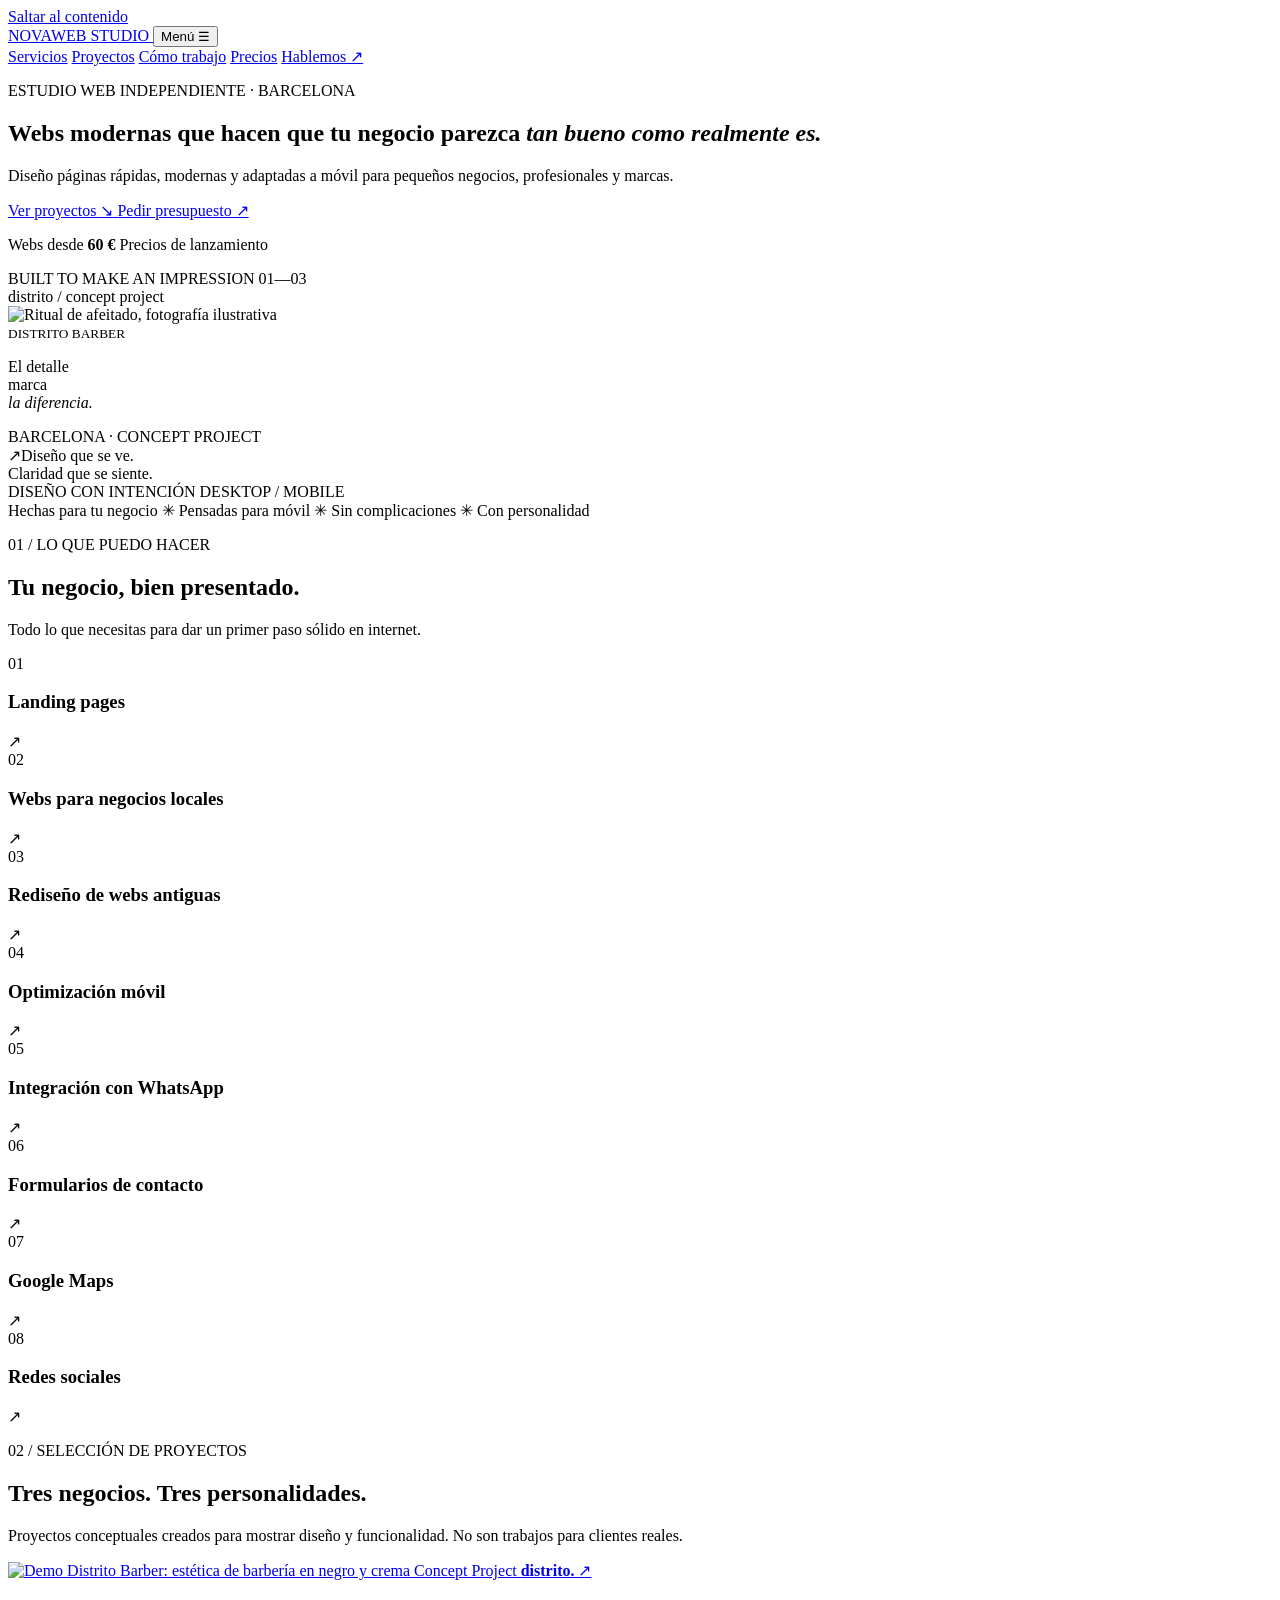
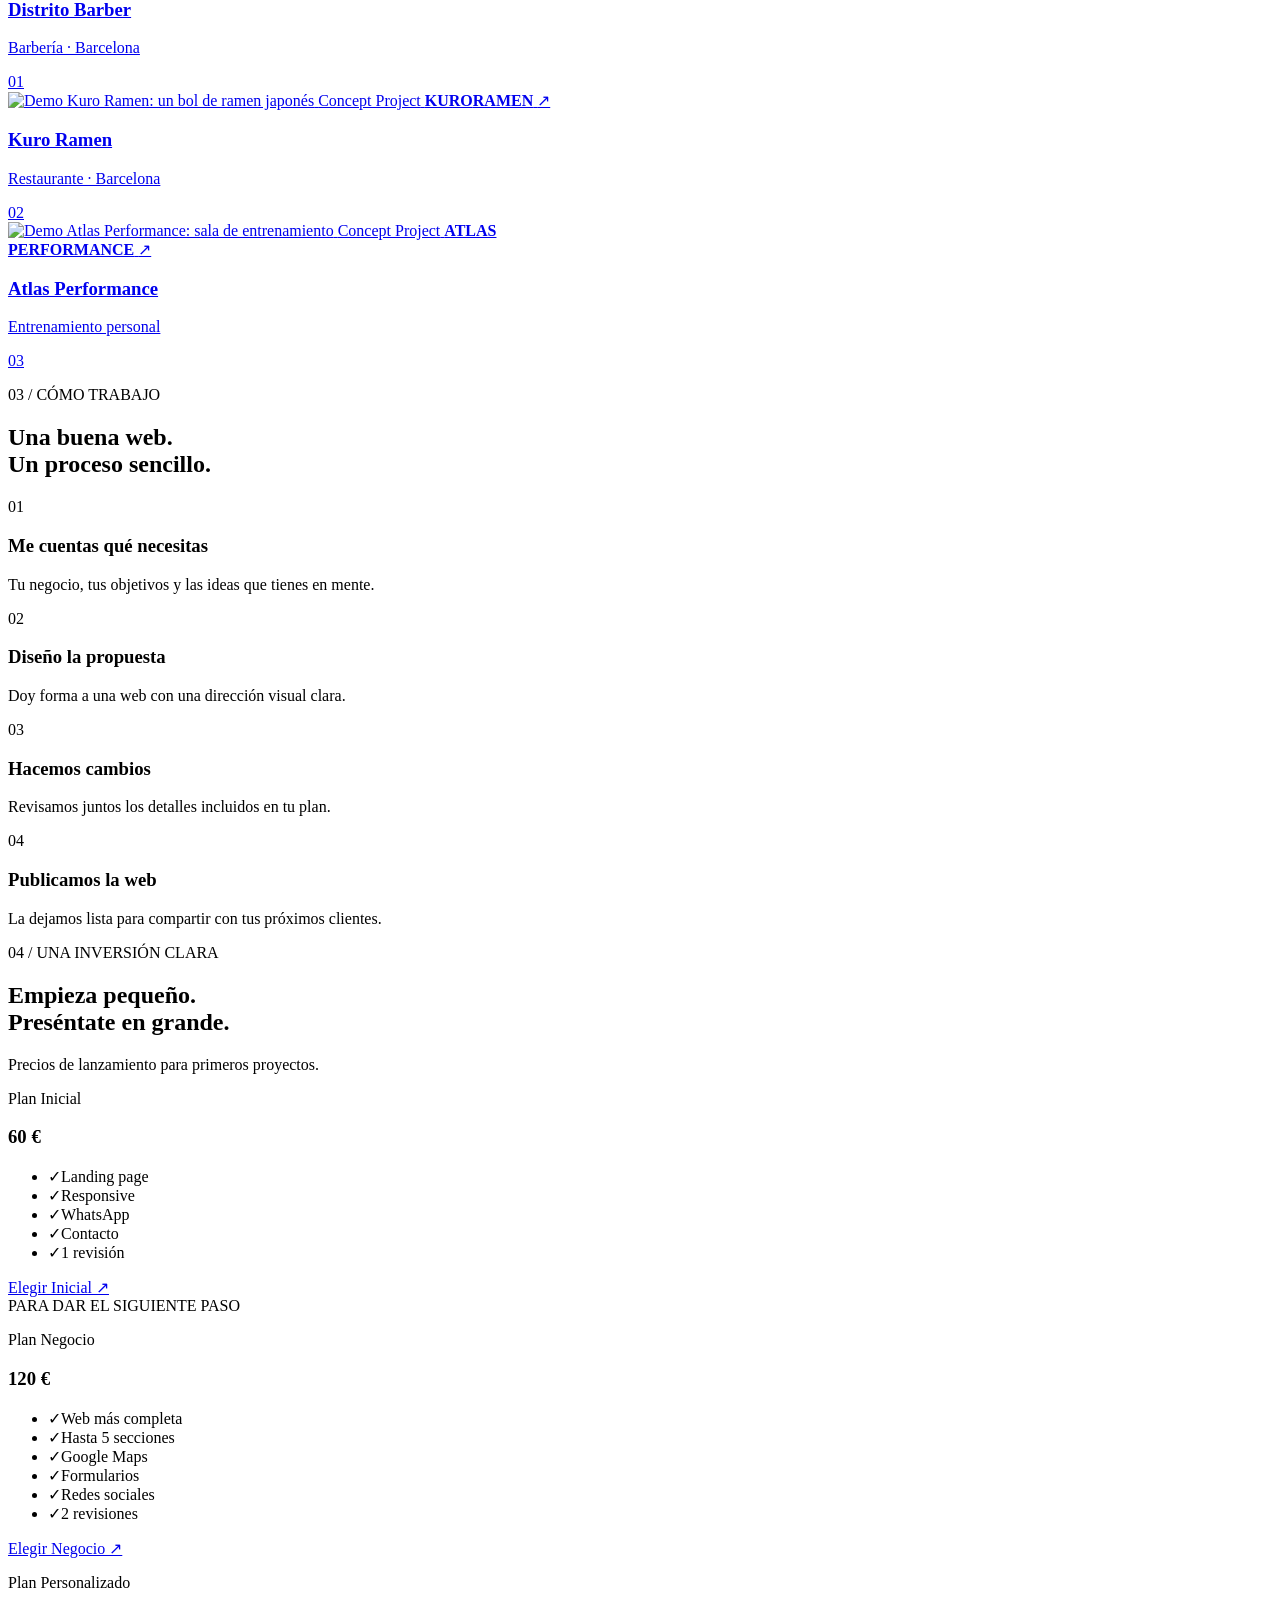
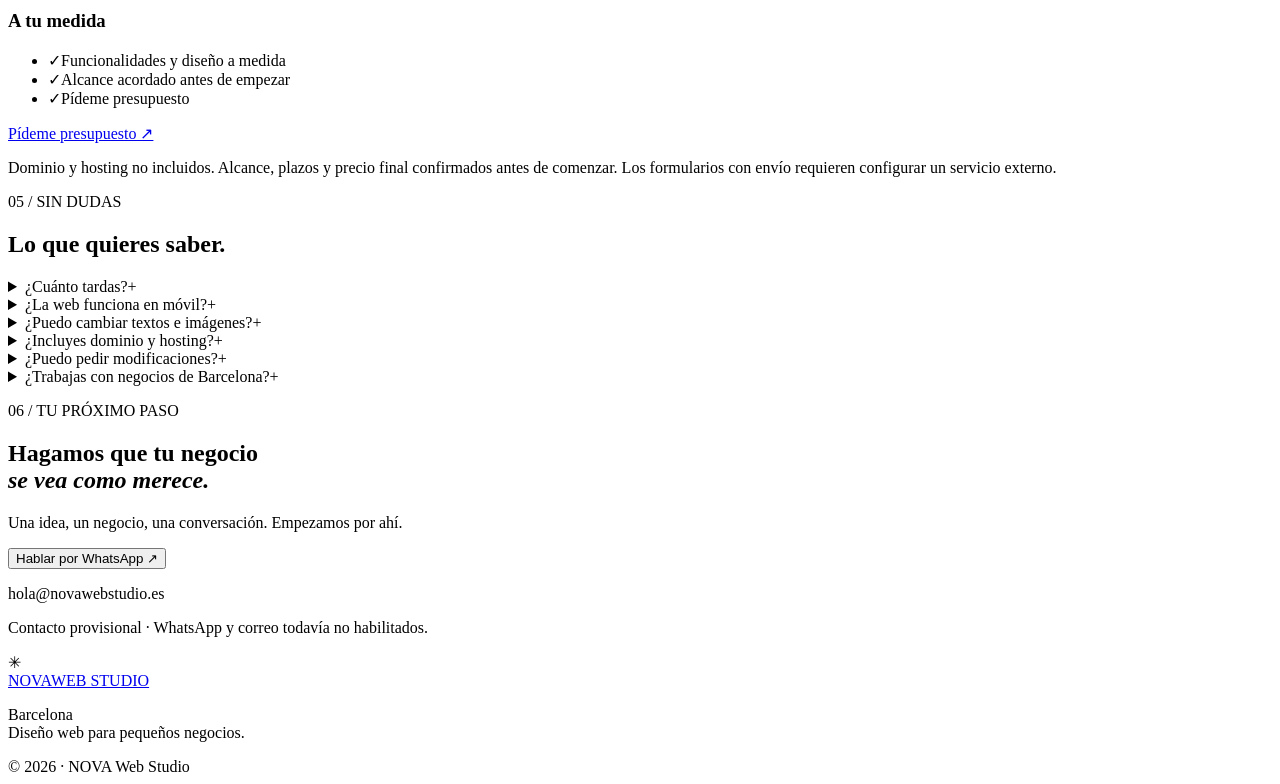
==== index.html @ 07a57422 "Add files via upload" ====
<!doctype html>
<html lang="es">
<head>
<meta charset="utf-8">
<meta name="viewport" content="width=device-width, initial-scale=1">
<title>NOVA Web Studio | Diseño web para pequeños negocios en Barcelona</title>
<meta name="description" content="Webs modernas, rápidas y adaptadas a móvil para pequeños negocios. Descubre proyectos conceptuales y precios de lanzamiento desde 60 €. ">
<meta name="theme-color" content="#111311">
<meta property="og:title" content="NOVA Web Studio | Diseño web para pequeños negocios en Barcelona">
<meta property="og:description" content="Webs modernas, rápidas y adaptadas a móvil para pequeños negocios. Descubre proyectos conceptuales y precios de lanzamiento desde 60 €. ">
<meta property="og:type" content="website">
<meta property="og:image" content="assets/og-cover.png">
<meta property="og:image:alt" content="NOVA Web Studio, diseño web para pequeños negocios">
<meta property="og:image:width" content="1200">
<meta property="og:image:height" content="630">
<meta property="og:locale" content="es_ES">
<!-- Antes de publicar, añadir og:url y og:image con URLs absolutas del dominio definitivo. -->
<link rel="icon" href="assets/favicon.svg" type="image/svg+xml">
<link rel="preconnect" href="https://fonts.googleapis.com">
<link rel="preconnect" href="https://fonts.gstatic.com" crossorigin>
<link href="https://fonts.googleapis.com/css2?family=DM+Sans:wght@400;500;600;700&family=Manrope:wght@400;500;600;700;800&family=Playfair+Display:wght@500;600&display=swap" rel="stylesheet">
<link rel="stylesheet" href="css/style.css">
<script src="js/main.js" defer>
</script>
</head>
<body class="nova">
<a class="skip" href="#main">Saltar al contenido</a>
<header class="header">
<div class="nav wrap">
<a class="brand" href="index.html">NOVA<span class="brand-sub">WEB STUDIO</span>
</a>
<button class="menu-toggle" aria-expanded="false" aria-controls="nav-links" aria-label="Abrir menú">Menú <span aria-hidden="true">☰</span>
</button>
<nav id="nav-links" aria-label="Navegación principal">
<a href="#servicios">Servicios</a>
<a href="#proyectos">Proyectos</a>
<a href="#proceso">Cómo trabajo</a>
<a href="#precios">Precios</a>
<a href="#contacto">Hablemos ↗</a>
</nav>
</div>
</header>
<main id="main">
<section class="hero wrap">
<div class="hero-copy">
<p class="eyebrow">
<span class="dot">
</span> ESTUDIO WEB INDEPENDIENTE · BARCELONA</p>
<h1>Webs modernas que hacen que tu negocio parezca <em>tan bueno como realmente es.</em>
</h1>
<p class="hero-description">Diseño páginas rápidas, modernas y adaptadas a móvil para pequeños negocios, profesionales y marcas.</p>
<div class="actions">
<a class="btn" href="#proyectos">Ver proyectos <span aria-hidden="true">↘</span>
</a>
<a class="btn secondary" href="#contacto">Pedir presupuesto ↗</a>
</div>
<p class="launch">Webs desde <strong>60 €</strong>
<span>Precios de lanzamiento</span>
</p>
</div>
<div class="hero-art" aria-label="Vista ilustrativa de las demos web">
<div class="art-label">BUILT TO MAKE AN IMPRESSION <span>01—03</span>
</div>
<div class="browser-card">
<div class="browser-bar">
<i>
</i>
<i>
</i>
<i>
</i>
<span>distrito / concept project</span>
</div>
<div class="preview-barber">
<!-- Sustituir esta URL Unsplash por una fotografía propia o autorizada. Imagen ilustrativa, no representa un cliente real. -->
<img class="" src="https://images.unsplash.com/photo-1503951914875-452162b0f3f1?auto=format&fit=crop&w=1200&q=80" alt="Ritual de afeitado, fotografía ilustrativa" width="1200" height="900" fetchpriority="high" decoding="async">
<div>
<small>DISTRITO BARBER</small>
<p>El detalle<br>marca<br>
<em>la diferencia.</em>
</p>
<span>BARCELONA · CONCEPT PROJECT</span>
</div>
</div>
</div>
<div class="floating-label">
<span>↗</span>Diseño que se ve.<br>Claridad que se siente.</div>
<div class="art-bottom">DISEÑO CON INTENCIÓN <span>DESKTOP / MOBILE</span>
</div>
</div>
</section>
<div class="ticker">
<div class="wrap">Hechas para tu negocio <span>✳</span> Pensadas para móvil <span>✳</span> Sin complicaciones <span>✳</span> Con personalidad</div>
</div>
<section id="servicios" class="section wrap">
<div class="section-head reveal">
<p class="eyebrow">01 / LO QUE PUEDO HACER</p>
<h2>Tu negocio, bien presentado.</h2>
<p class="muted">Todo lo que necesitas para dar un primer paso sólido en internet.</p>
</div>
<div class="services">
<article class="service reveal">
<span class="service-number">01</span>
<h3>Landing pages</h3>
<span aria-hidden="true">↗</span>
</article>
<article class="service reveal">
<span class="service-number">02</span>
<h3>Webs para negocios locales</h3>
<span aria-hidden="true">↗</span>
</article>
<article class="service reveal">
<span class="service-number">03</span>
<h3>Rediseño de webs antiguas</h3>
<span aria-hidden="true">↗</span>
</article>
<article class="service reveal">
<span class="service-number">04</span>
<h3>Optimización móvil</h3>
<span aria-hidden="true">↗</span>
</article>
<article class="service reveal">
<span class="service-number">05</span>
<h3>Integración con WhatsApp</h3>
<span aria-hidden="true">↗</span>
</article>
<article class="service reveal">
<span class="service-number">06</span>
<h3>Formularios de contacto</h3>
<span aria-hidden="true">↗</span>
</article>
<article class="service reveal">
<span class="service-number">07</span>
<h3>Google Maps</h3>
<span aria-hidden="true">↗</span>
</article>
<article class="service reveal">
<span class="service-number">08</span>
<h3>Redes sociales</h3>
<span aria-hidden="true">↗</span>
</article>
</div>
</section>
<section id="proyectos" class="section wrap">
<div class="section-head reveal">
<p class="eyebrow">02 / SELECCIÓN DE PROYECTOS</p>
<h2>Tres negocios. Tres personalidades.</h2>
<p class="muted">Proyectos conceptuales creados para mostrar diseño y funcionalidad. No son trabajos para clientes reales.</p>
</div>
<div class="projects">
<a class="project-card reveal" href="projects/distrito-barber.html">
<div class="project-image">
<!-- Sustituir esta URL Unsplash por una fotografía propia o autorizada. Imagen ilustrativa, no representa un cliente real. -->
<img class="" src="https://images.unsplash.com/photo-1503951914875-452162b0f3f1?auto=format&fit=crop&w=1200&q=80" alt="Demo Distrito Barber: estética de barbería en negro y crema" width="1200" height="900" loading="lazy" decoding="async">
<span class="tag">Concept Project</span>
<strong class="project-word barber-word">distrito.</strong>
<span class="round-arrow">↗</span>
</div>
<div class="project-info">
<h3>Distrito Barber</h3>
<p>Barbería · Barcelona</p>
<span>01</span>
</div>
</a>
<a class="project-card reveal" href="projects/kuro-ramen.html">
<div class="project-image">
<!-- Sustituir esta URL Unsplash por una fotografía propia o autorizada. Imagen ilustrativa, no representa un cliente real. -->
<img class="" src="https://images.unsplash.com/photo-1569718212165-3a8278d5f624?auto=format&fit=crop&w=1200&q=80" alt="Demo Kuro Ramen: un bol de ramen japonés" width="1200" height="900" loading="lazy" decoding="async">
<span class="tag">Concept Project</span>
<strong class="project-word kuro-word">KURO<span>RAMEN</span>
</strong>
<span class="round-arrow">↗</span>
</div>
<div class="project-info">
<h3>Kuro Ramen</h3>
<p>Restaurante · Barcelona</p>
<span>02</span>
</div>
</a>
<a class="project-card reveal" href="projects/atlas-performance.html">
<div class="project-image">
<!-- Sustituir esta URL Unsplash por una fotografía propia o autorizada. Imagen ilustrativa, no representa un cliente real. -->
<img class="" src="https://images.unsplash.com/photo-1534438327276-14e5300c3a48?auto=format&fit=crop&w=1200&q=80" alt="Demo Atlas Performance: sala de entrenamiento" width="1200" height="900" loading="lazy" decoding="async">
<span class="tag">Concept Project</span>
<strong class="project-word atlas-word">ATLAS<br>PERFORMANCE</strong>
<span class="round-arrow">↗</span>
</div>
<div class="project-info">
<h3>Atlas Performance</h3>
<p>Entrenamiento personal</p>
<span>03</span>
</div>
</a>
</div>
</section>
<section id="proceso" class="section process-section">
<div class="wrap">
<div class="section-head reveal">
<p class="eyebrow">03 / CÓMO TRABAJO</p>
<h2>Una buena web.<br>Un proceso sencillo.</h2>
</div>
<div class="steps">
<article class="reveal">
<span class="step-number">01</span>
<h3>Me cuentas qué necesitas</h3>
<p>Tu negocio, tus objetivos y las ideas que tienes en mente.</p>
</article>
<article class="reveal">
<span class="step-number">02</span>
<h3>Diseño la propuesta</h3>
<p>Doy forma a una web con una dirección visual clara.</p>
</article>
<article class="reveal">
<span class="step-number">03</span>
<h3>Hacemos cambios</h3>
<p>Revisamos juntos los detalles incluidos en tu plan.</p>
</article>
<article class="reveal">
<span class="step-number">04</span>
<h3>Publicamos la web</h3>
<p>La dejamos lista para compartir con tus próximos clientes.</p>
</article>
</div>
</div>
</section>
<section id="precios" class="section wrap">
<div class="section-head reveal">
<p class="eyebrow">04 / UNA INVERSIÓN CLARA</p>
<h2>Empieza pequeño.<br>Preséntate en grande.</h2>
<p class="muted">Precios de lanzamiento para primeros proyectos.</p>
</div>
<div class="pricing">
<article class="price-card reveal ">
<p class="eyebrow">Plan Inicial</p>
<h3>60 €</h3>
<ul>
<li>
<span aria-hidden="true">✓</span>Landing page</li>
<li>
<span aria-hidden="true">✓</span>Responsive</li>
<li>
<span aria-hidden="true">✓</span>WhatsApp</li>
<li>
<span aria-hidden="true">✓</span>Contacto</li>
<li>
<span aria-hidden="true">✓</span>1 revisión</li>
</ul>
<a class="btn secondary" href="#contacto">Elegir Inicial ↗</a>
</article>
<article class="price-card reveal featured">
<span class="plan-note">PARA DAR EL SIGUIENTE PASO</span>
<p class="eyebrow">Plan Negocio</p>
<h3>120 €</h3>
<ul>
<li>
<span aria-hidden="true">✓</span>Web más completa</li>
<li>
<span aria-hidden="true">✓</span>Hasta 5 secciones</li>
<li>
<span aria-hidden="true">✓</span>Google Maps</li>
<li>
<span aria-hidden="true">✓</span>Formularios</li>
<li>
<span aria-hidden="true">✓</span>Redes sociales</li>
<li>
<span aria-hidden="true">✓</span>2 revisiones</li>
</ul>
<a class="btn " href="#contacto">Elegir Negocio ↗</a>
</article>
<article class="price-card reveal ">
<p class="eyebrow">Plan Personalizado</p>
<h3>A tu medida</h3>
<ul>
<li>
<span aria-hidden="true">✓</span>Funcionalidades y diseño a medida</li>
<li>
<span aria-hidden="true">✓</span>Alcance acordado antes de empezar</li>
<li>
<span aria-hidden="true">✓</span>Pídeme presupuesto</li>
</ul>
<a class="btn secondary" href="#contacto">Pídeme presupuesto ↗</a>
</article>
</div>
<p class="fine">Dominio y hosting no incluidos. Alcance, plazos y precio final confirmados antes de comenzar. Los formularios con envío requieren configurar un servicio externo.</p>
</section>
<section class="section wrap faq-section">
<div class="section-head reveal">
<p class="eyebrow">05 / SIN DUDAS</p>
<h2>Lo que quieres saber.</h2>
</div>
<div class="faq">
<details class="reveal">
<summary>¿Cuánto tardas?<span aria-hidden="true">+</span>
</summary>
<p>Una landing sencilla puede estar lista en 3–7 días laborables desde que recibo los textos e imágenes. El plazo definitivo se acuerda según el alcance.</p>
</details>
<details class="reveal">
<summary>¿La web funciona en móvil?<span aria-hidden="true">+</span>
</summary>
<p>Sí. El diseño se adapta a móviles, tabletas y ordenadores, con especial atención a la lectura y la navegación táctil.</p>
</details>
<details class="reveal">
<summary>¿Puedo cambiar textos e imágenes?<span aria-hidden="true">+</span>
</summary>
<p>Sí. Recibes los archivos y las indicaciones para cambiarlos. Estas webs no incluyen un panel de edición; si necesitas uno, lo presupuestamos aparte.</p>
</details>
<details class="reveal">
<summary>¿Incluyes dominio y hosting?<span aria-hidden="true">+</span>
</summary>
<p>No están incluidos en los precios. Puedo orientarte para publicar una web estática en alojamiento gratuito y conectar un dominio que hayas comprado.</p>
</details>
<details class="reveal">
<summary>¿Puedo pedir modificaciones?<span aria-hidden="true">+</span>
</summary>
<p>Sí. Inicial incluye una ronda de revisión y Negocio incluye dos. Las nuevas secciones o funciones fuera del alcance se presupuestan aparte.</p>
</details>
<details class="reveal">
<summary>¿Trabajas con negocios de Barcelona?<span aria-hidden="true">+</span>
</summary>
<p>Sí, con negocios de Barcelona y también a distancia. Podemos coordinar el proyecto por escrito.</p>
</details>
</div>
</section>
<section id="contacto" class="contact-section wrap reveal">
<p class="eyebrow">06 / TU PRÓXIMO PASO</p>
<h2>Hagamos que tu negocio<br>
<em>se vea como merece.</em>
</h2>
<p>Una idea, un negocio, una conversación. Empezamos por ahí.</p>
<button class="btn " data-demo>Hablar por WhatsApp <span aria-hidden="true">↗</span>
</button>
<p class="contact-email">hola@novawebstudio.es</p>
<p class="fine">Contacto provisional · WhatsApp y correo todavía no habilitados.</p>
<div class="contact-star" aria-hidden="true">✳</div>
</section>
</main>
<footer class="wrap footer">
<a class="brand" href="#main">NOVA<span class="brand-sub">WEB STUDIO</span>
</a>
<p>Barcelona<br>Diseño web para pequeños negocios.</p>
<span>© 2026 · NOVA Web Studio</span>
</footer>
<dialog id="demo-dialog" aria-labelledby="dialog-title">
<button class="dialog-close" aria-label="Cerrar aviso">×</button>
<p class="eyebrow">Contacto provisional</p>
<h2 id="dialog-title">Hablemos pronto.</h2>
<p>WhatsApp todavía no está configurado. El correo hola@novawebstudio.es es provisional y no está habilitado para recibir consultas.</p>
<button class="btn dialog-dismiss">Entendido</button>
</dialog>
</body>
</html>
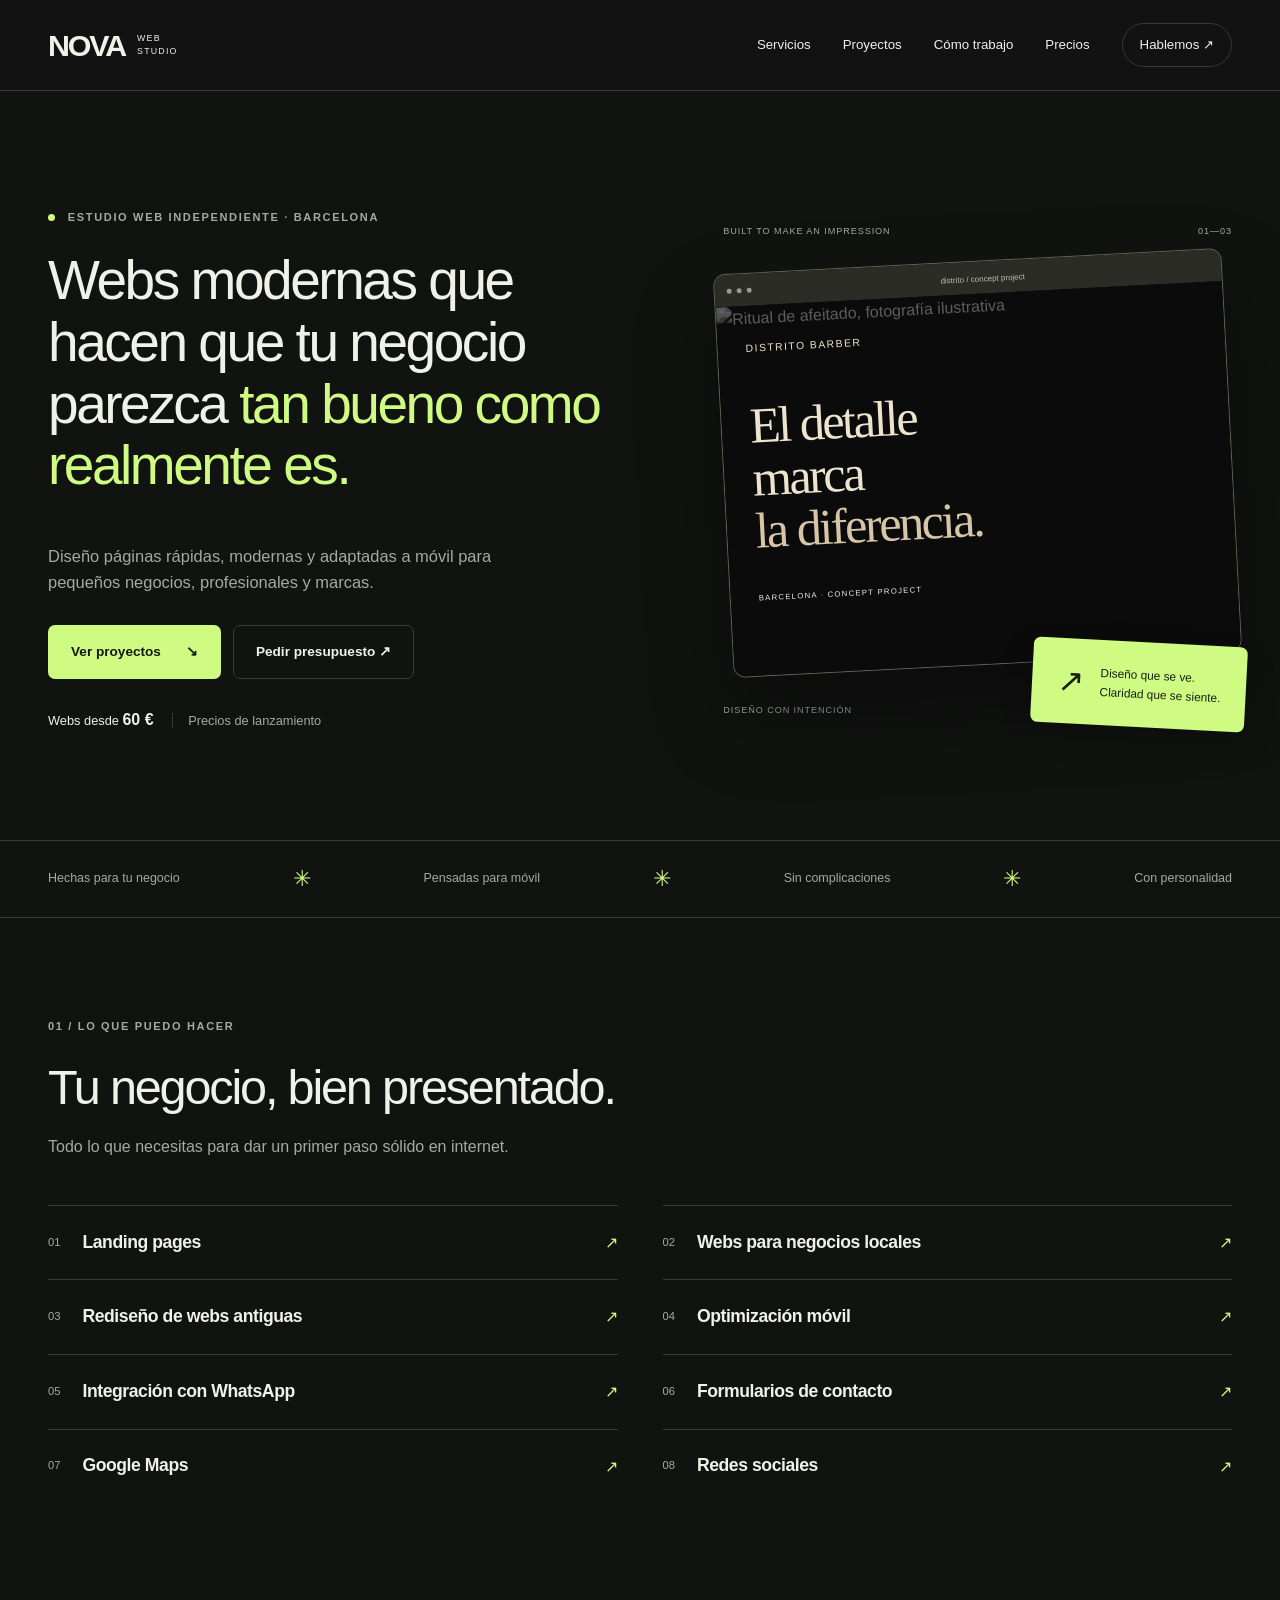
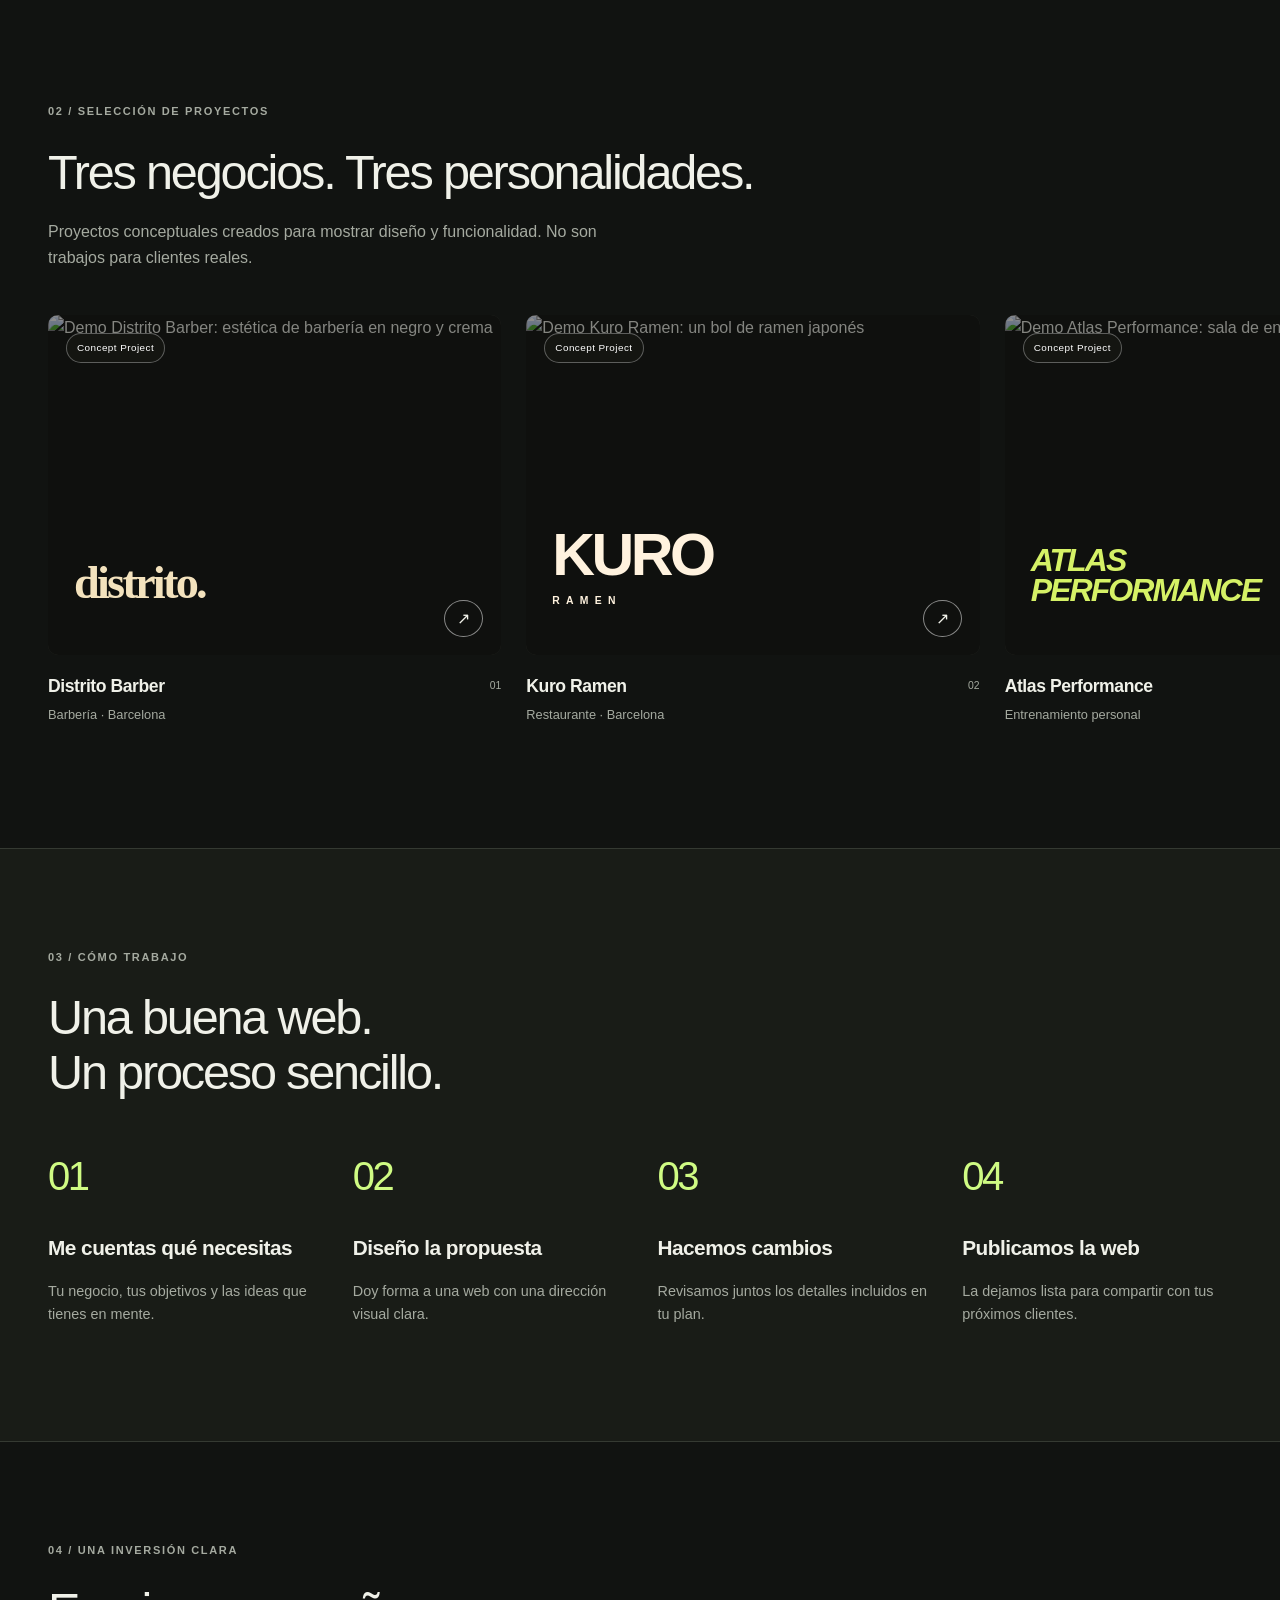
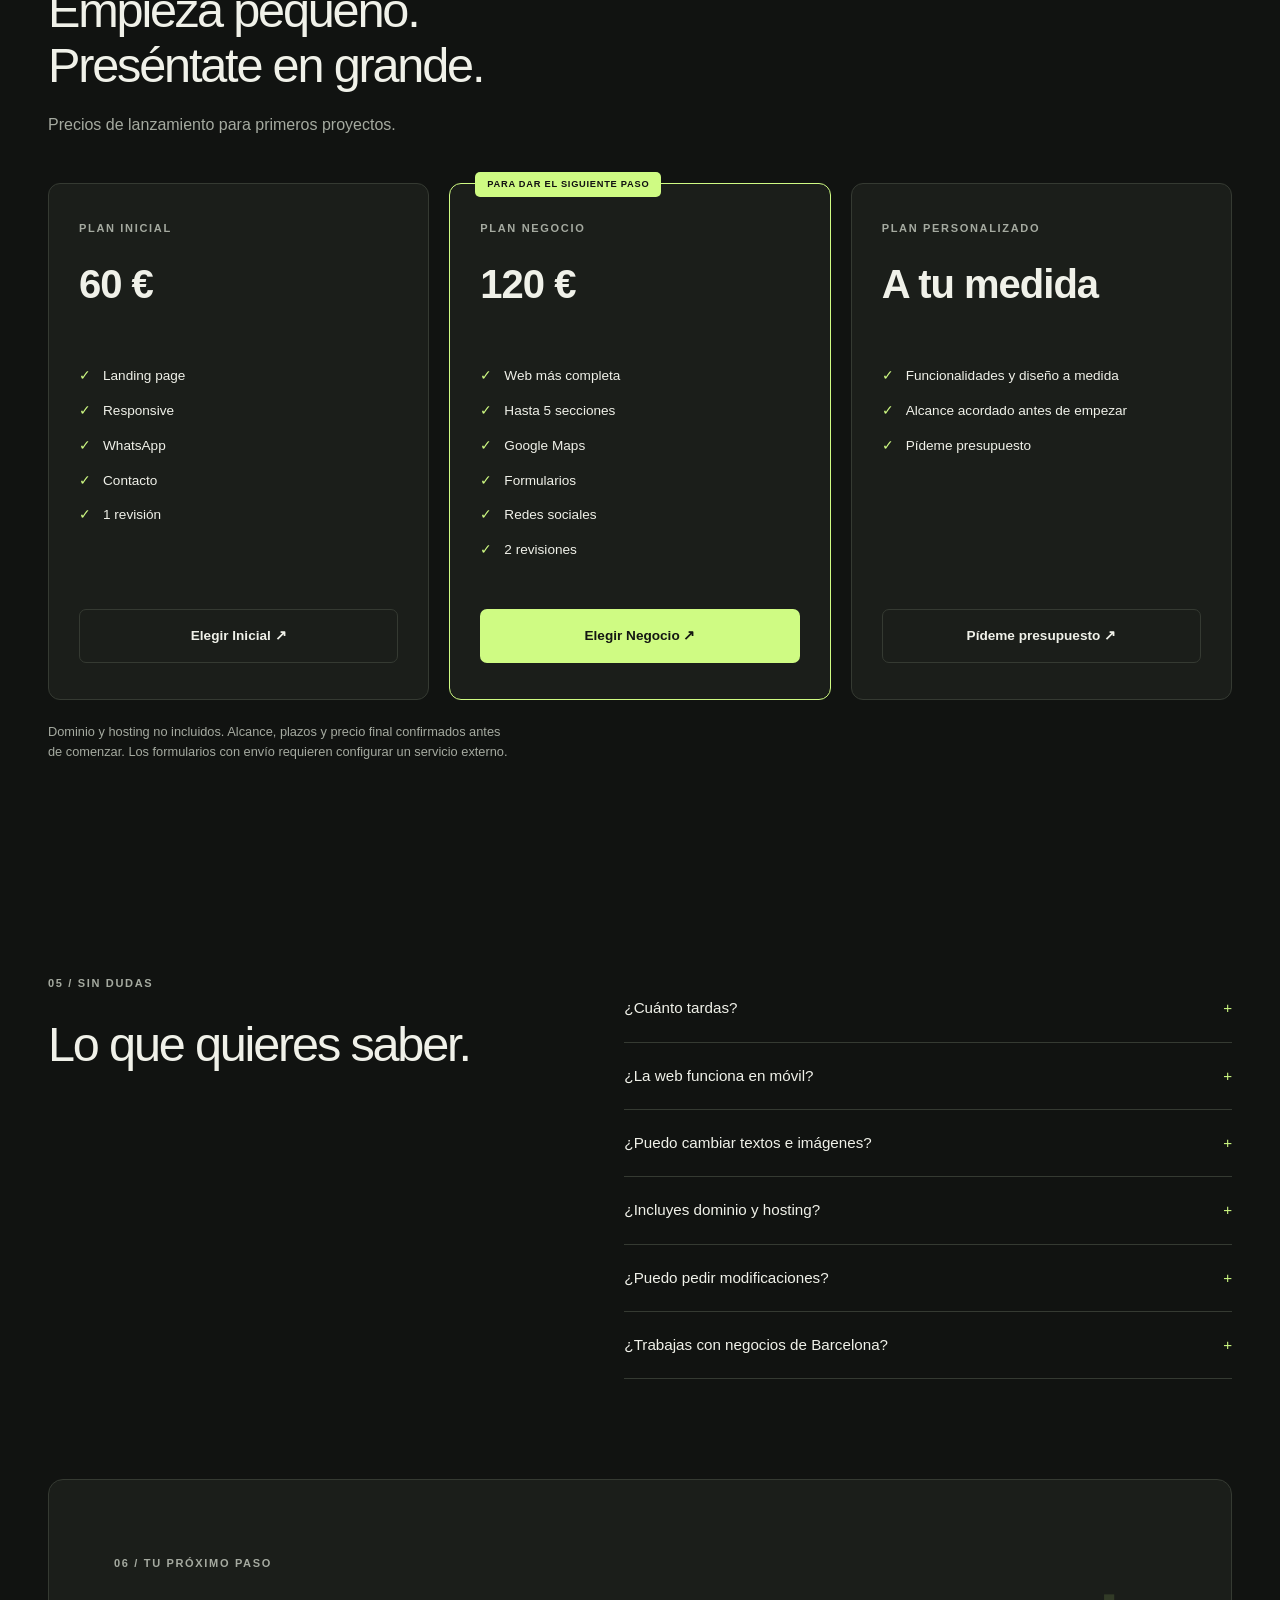
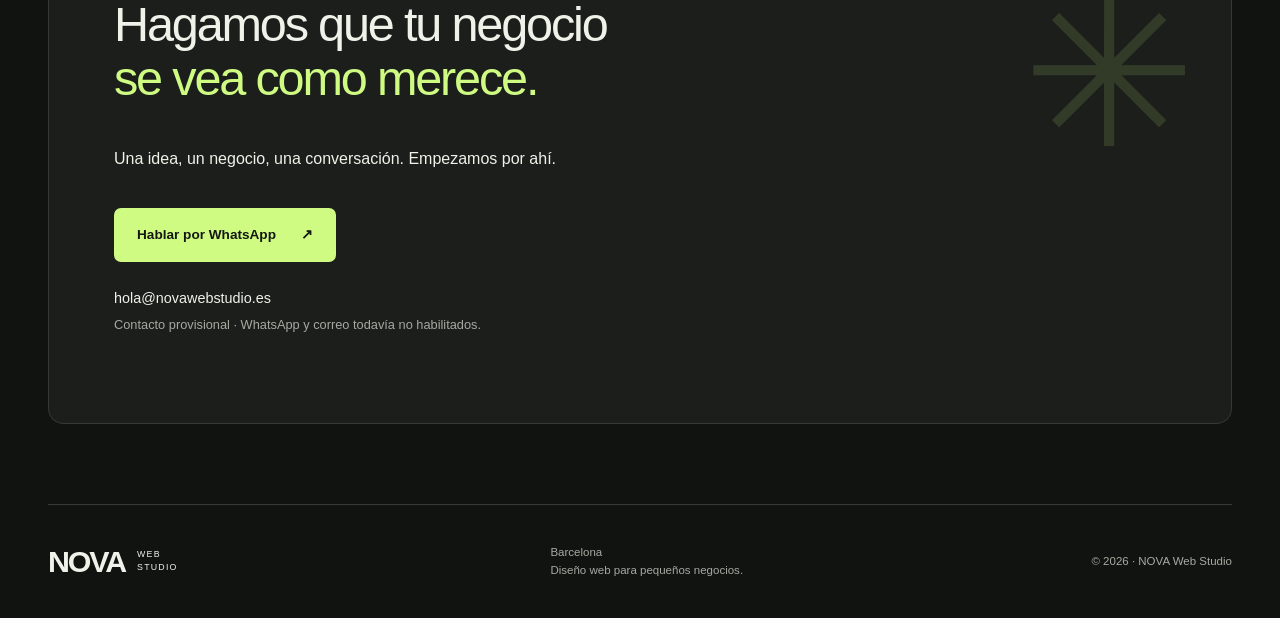
==== commit cec8aadd: "Update favicon and stylesheet/script links in index.html" ====
--- a/index.html
+++ b/index.html
@@ -15,12 +15,12 @@
 <meta property="og:image:height" content="630">
 <meta property="og:locale" content="es_ES">
 <!-- Antes de publicar, añadir og:url y og:image con URLs absolutas del dominio definitivo. -->
-<link rel="icon" href="assets/favicon.svg" type="image/svg+xml">
+<link rel="icon" href="favicon.svg" type="image/svg+xml">
 <link rel="preconnect" href="https://fonts.googleapis.com">
 <link rel="preconnect" href="https://fonts.gstatic.com" crossorigin>
 <link href="https://fonts.googleapis.com/css2?family=DM+Sans:wght@400;500;600;700&family=Manrope:wght@400;500;600;700;800&family=Playfair+Display:wght@500;600&display=swap" rel="stylesheet">
-<link rel="stylesheet" href="css/style.css">
-<script src="js/main.js" defer>
+<link rel="stylesheet" href="style.css">
+<script src="main.js" defer>
 </script>
 </head>
 <body class="nova">
@@ -348,4 +348,4 @@
 <button class="btn dialog-dismiss">Entendido</button>
 </dialog>
 </body>
-</html>+</html>
--- a/style.css
+++ b/style.css
@@ -0,0 +1,1095 @@
+:root {
+  --bg:#111311;
+  --panel:#1b1e1a;
+  --text:#f0f1e9;
+  --muted:#a5aaa0;
+  --accent:#cffb83;
+  --line:#353a32;
+  --font:'Manrope',sans-serif}
+* {
+  box-sizing:border-box}
+html {
+  scroll-behavior:smooth;
+  scroll-padding-top:110px}
+body {
+  margin:0;
+  background:var(--bg);
+  color:var(--text);
+  font-family:'DM Sans',sans-serif;
+  line-height:1.6}
+a {
+  color:inherit;
+  text-decoration:none}
+button,input,textarea {
+  font:inherit}
+button,a,input,textarea,summary {
+  -webkit-tap-highlight-color:transparent}
+button {
+  cursor:pointer}
+button:focus-visible,a:focus-visible,input:focus-visible,textarea:focus-visible,summary:focus-visible {
+  outline:3px solid var(--accent);
+  outline-offset:5px}
+img {
+  display:block;
+  max-width:100%;
+  object-fit:cover;
+  background:var(--panel)}
+h1,h2,h3,p {
+  margin-top:0}
+h1,h2,h3 {
+  font-family:var(--font);
+  line-height:1.12;
+  letter-spacing:-.045em}
+h1 {
+  font-size:clamp(2.7rem,4.5vw,5rem);
+  font-weight:500}
+h2 {
+  font-size:clamp(2.1rem,3.8vw,3.9rem);
+  font-weight:500}
+h3 {
+  font-size:1.3rem;
+  letter-spacing:-.025em}
+em {
+  font-style:normal;
+  color:var(--accent)}
+p {
+  max-width:66ch}
+ul {
+  padding:0;
+  list-style:none}
+.wrap {
+  width:min(1240px,calc(100% - 96px));
+  margin-inline:auto}
+.section {
+  padding-block:100px}
+.eyebrow {
+  font:600 .69rem/1.6 'DM Sans',sans-serif;
+  letter-spacing:.15em;
+  text-transform:uppercase;
+  color:var(--muted);
+  margin-bottom:24px}
+.muted,.fine {
+  color:var(--muted)}
+.fine {
+  font-size:.8rem;
+  line-height:1.6;
+  margin-top:22px}
+.header {
+  position:sticky;
+  top:0;
+  z-index:20;
+  background:color-mix(in srgb,var(--bg) 94%,transparent);
+  backdrop-filter:blur(16px);
+  border-bottom:1px solid var(--line)}
+.nav {
+  height:90px;
+  display:flex;
+  align-items:center;
+  justify-content:space-between;
+  gap:30px}
+.brand {
+  font:800 1.9rem/1 var(--font);
+  letter-spacing:-.07em;
+  display:inline-flex;
+  gap:12px;
+  align-items:center}
+.brand-sub {
+  font:500 .55rem/1.5 'DM Sans',sans-serif;
+  letter-spacing:.14em;
+  max-width:65px}
+.nav nav {
+  display:flex;
+  gap:32px;
+  align-items:center;
+  font-size:.83rem}
+.nav nav a:hover {
+  color:var(--accent)}
+.nav nav a:last-child {
+  border:1px solid var(--line);
+  padding:10px 17px;
+  border-radius:30px}
+.menu-toggle {
+  display:none;
+  color:var(--text);
+  background:transparent;
+  border:1px solid var(--line);
+  padding:9px 12px;
+  border-radius:8px}
+.skip {
+  position:fixed;
+  left:15px;
+  top:-100px;
+  background:var(--accent);
+  color:var(--bg);
+  padding:10px;
+  z-index:100}
+.skip:focus {
+  top:10px}
+.hero {
+  display:grid;
+  grid-template-columns:1.2fr 1fr;
+  gap:65px;
+  align-items:center;
+  padding-block:95px 85px;
+  min-height:730px}
+.hero-copy h1 {
+  font-size:clamp(2.6rem,4.3vw,4.25rem);
+  max-width:720px}
+.hero-description {
+  color:var(--muted);
+  font-size:1.03rem;
+  max-width:490px}
+.dot {
+  display:inline-block;
+  background:var(--accent);
+  width:7px;
+  height:7px;
+  border-radius:50%;
+  margin-right:8px}
+.actions {
+  display:flex;
+  gap:12px;
+  flex-wrap:wrap;
+  margin-top:30px}
+.btn {
+  display:inline-flex;
+  align-items:center;
+  justify-content:center;
+  gap:25px;
+  background:var(--accent);
+  color:#141712;
+  border:1px solid transparent;
+  border-radius:7px;
+  padding:15px 22px;
+  font-size:.85rem;
+  font-weight:700;
+  transition:transform .2s,background .2s;
+  min-height:48px}
+.btn:hover {
+  transform:translateY(-3px);
+  filter:brightness(1.08)}
+.btn.secondary {
+  background:transparent;
+  color:var(--text);
+  border-color:var(--line)}
+.launch {
+  margin:28px 0 0;
+  font-size:.8rem}
+.launch strong {
+  font-size:1rem}
+.launch span {
+  color:var(--muted);
+  border-left:1px solid var(--line);
+  margin-left:15px;
+  padding-left:15px}
+.hero-art {
+  position:relative;
+  padding:38px 0}
+.art-label,.art-bottom {
+  display:flex;
+  justify-content:space-between;
+  gap:15px;
+  font-size:.57rem;
+  letter-spacing:.1em;
+  color:var(--muted)}
+.art-label {
+  margin-bottom:22px}
+.art-bottom {
+  margin-top:38px}
+.browser-card {
+  border:1px solid #606250;
+  border-radius:12px;
+  overflow:hidden;
+  transform:rotate(-3deg);
+  box-shadow:0 40px 80px #0006}
+.browser-bar {
+  height:32px;
+  background:#2b2c25;
+  display:flex;
+  align-items:center;
+  gap:5px;
+  padding:12px}
+.browser-bar i {
+  width:5px;
+  height:5px;
+  border-radius:50%;
+  background:#99998c}
+.browser-bar span {
+  font-size:.5rem;
+  margin:auto;
+  color:#babcb0}
+.preview-barber {
+  position:relative;
+  min-height:370px;
+  background:#181613}
+.preview-barber img {
+  position:absolute;
+  height:100%;
+  width:100%;
+  filter:brightness(.38) saturate(.35)}
+.preview-barber>div {
+  position:relative;
+  padding:28px}
+.preview-barber small {
+  font-size:.65rem;
+  letter-spacing:.14em;
+  color:#ede3ce}
+.preview-barber p {
+  font:500 3.15rem/1.05 'Playfair Display',serif;
+  color:#ede3ce;
+  margin:40px 0 25px;
+  letter-spacing:-.05em}
+.preview-barber em {
+  color:#d6c6a7}
+.preview-barber span {
+  font-size:.48rem;
+  letter-spacing:.17em}
+.floating-label {
+  position:absolute;
+  right:-14px;
+  bottom:28px;
+  background:var(--accent);
+  color:#181e11;
+  padding:17px 25px;
+  font-size:.74rem;
+  border-radius:7px;
+  transform:rotate(3deg);
+  box-shadow:0 10px 30px #0003;
+  display:flex;
+  gap:16px;
+  align-items:center}
+.floating-label>span {
+  font-size:2rem}
+.ticker {
+  border-block:1px solid var(--line);
+  padding:20px 0}
+.ticker>div {
+  display:flex;
+  align-items:center;
+  justify-content:space-between;
+  gap:18px;
+  font-size:.78rem;
+  color:var(--muted)}
+.ticker span {
+  color:var(--accent);
+  font-size:1.4rem}
+.section-head {
+  max-width:760px;
+  margin-bottom:45px}
+.section-head h2 {
+  margin-bottom:20px}
+.services {
+  display:grid;
+  grid-template-columns:1fr 1fr;
+  gap:0 45px}
+.service {
+  display:flex;
+  align-items:center;
+  gap:22px;
+  border-top:1px solid var(--line);
+  padding:24px 0}
+.service h3 {
+  margin:0;
+  flex:1;
+  font-size:1.1rem}
+.service-number {
+  color:var(--muted);
+  font-size:.7rem}
+.service>span:last-child {
+  color:var(--accent)}
+.projects {
+  display:grid;
+  grid-template-columns:repeat(3,1fr);
+  gap:25px}
+.project-image {
+  height:340px;
+  position:relative;
+  overflow:hidden;
+  border-radius:10px;
+  background:#282823}
+.project-image img {
+  width:100%;
+  height:100%;
+  filter:brightness(.55);
+  transition:transform .6s}
+.project-card:hover img {
+  transform:scale(1.055)}
+.tag {
+  display:inline-block;
+  border:1px solid #ffffff50;
+  padding:6px 10px;
+  border-radius:30px;
+  font-size:.62rem;
+  letter-spacing:.045em;
+  background:#151713dd;
+  color:#fff}
+.project-image .tag {
+  position:absolute;
+  top:18px;
+  left:18px}
+.project-word {
+  position:absolute;
+  left:26px;
+  bottom:50px;
+  font-size:2.9rem;
+  line-height:.95;
+  letter-spacing:-.06em}
+.barber-word {
+  font-family:'Playfair Display',serif;
+  color:#f3e2bd}
+.kuro-word {
+  color:#fff2de;
+  font-size:3.7rem}
+.kuro-word span {
+  display:block;
+  font-size:.65rem;
+  letter-spacing:.6em;
+  margin-top:12px}
+.atlas-word {
+  font-size:2rem;
+  font-style:italic;
+  color:#d5f166}
+.round-arrow {
+  position:absolute;
+  right:18px;
+  bottom:18px;
+  border:1px solid #ffffff80;
+  border-radius:50%;
+  padding:5px 12px}
+.project-info {
+  position:relative;
+  padding:22px 0}
+.project-info h3 {
+  font-size:1.1rem;
+  margin:0 0 8px}
+.project-info p {
+  color:var(--muted);
+  font-size:.8rem;
+  margin:0}
+.project-info>span {
+  position:absolute;
+  right:0;
+  top:23px;
+  color:var(--muted);
+  font-size:.65rem}
+.process-section {
+  background:#191c17;
+  border-block:1px solid var(--line)}
+.steps {
+  display:grid;
+  grid-template-columns:repeat(4,1fr);
+  gap:35px}
+.step-number {
+  display:block;
+  color:var(--accent);
+  font-size:2.5rem;
+  margin-bottom:28px;
+  letter-spacing:-.06em}
+.steps p,.feature-card p {
+  font-size:.9rem;
+  color:var(--muted)}
+.pricing {
+  display:grid;
+  grid-template-columns:repeat(3,1fr);
+  gap:20px}
+.price-card {
+  position:relative;
+  border:1px solid var(--line);
+  padding:36px 30px;
+  border-radius:12px;
+  display:flex;
+  flex-direction:column;
+  background:var(--panel)}
+.price-card.featured {
+  border-color:var(--accent)}
+.price-card h3 {
+  font-size:2.5rem;
+  margin:0 0 30px}
+.price-card ul {
+  margin-bottom:35px;
+  flex:1}
+.price-card li {
+  display:flex;
+  gap:12px;
+  margin:13px 0;
+  font-size:.85rem}
+.price-card li span {
+  color:var(--accent)}
+.price-card .btn {
+  margin-top:auto}
+.plan-note {
+  position:absolute;
+  top:-12px;
+  left:25px;
+  background:var(--accent);
+  color:#111;
+  padding:5px 12px;
+  border-radius:5px;
+  font-size:.58rem;
+  font-weight:700;
+  letter-spacing:.08em}
+.faq-section {
+  display:grid;
+  grid-template-columns:1fr 1.2fr;
+  gap:70px}
+.faq details {
+  border-bottom:1px solid var(--line);
+  padding:21px 0}
+.faq summary {
+  list-style:none;
+  display:flex;
+  justify-content:space-between;
+  gap:20px;
+  cursor:pointer;
+  font-size:.95rem}
+.faq summary::-webkit-details-marker {
+  display:none}
+.faq summary span {
+  color:var(--accent)}
+.faq details[open] summary span {
+  transform:rotate(45deg)}
+.faq details p {
+  font-size:.9rem;
+  color:var(--muted);
+  margin:18px 0 4px}
+.contact-section {
+  padding:75px 65px;
+  background:var(--panel);
+  border:1px solid var(--line);
+  border-radius:15px;
+  position:relative;
+  overflow:hidden;
+  margin-bottom:80px}
+.contact-section h2 {
+  position:relative;
+  z-index:1}
+.contact-section>.btn {
+  margin-top:20px}
+.contact-email {
+  margin:25px 0 0;
+  font-size:.9rem}
+.contact-section .fine {
+  margin-top:5px}
+.contact-star {
+  position:absolute;
+  right:35px;
+  top:90px;
+  color:var(--accent);
+  font-size:13rem;
+  opacity:.13;
+  line-height:1}
+.footer {
+  display:flex;
+  justify-content:space-between;
+  align-items:center;
+  gap:25px;
+  padding-block:38px;
+  border-top:1px solid var(--line)}
+.footer p,.footer>span {
+  font-size:.72rem;
+  color:var(--muted);
+  margin:0}
+dialog {
+  background:var(--panel);
+  color:var(--text);
+  border:1px solid var(--line);
+  border-radius:16px;
+  padding:45px;
+  width:min(520px,calc(100% - 32px))}
+dialog::backdrop {
+  background:#000b;
+  backdrop-filter:blur(5px)}
+dialog h2 {
+  font-size:2rem}
+.dialog-close {
+  position:absolute;
+  right:12px;
+  top:8px;
+  border:0;
+  background:none;
+  color:var(--text);
+  font-size:1.8rem;
+  width:44px;
+  height:44px}
+.demo-banner {
+  display:flex;
+  justify-content:center;
+  gap:25px;
+  background:#e2e6d9;
+  color:#272a23;
+  padding:10px 25px;
+  font-size:.7rem}
+.demo-banner a {
+  text-decoration:underline}
+.barber {
+  --accent:#e3c99f;
+  --bg:#171613;
+  --panel:#211f1a;
+  --text:#f1e8d7;
+  --muted:#b7ac98;
+  --line:#423d33}
+.barber h1,.barber h2,.barber .brand {
+  font-family:'Playfair Display',serif}
+.business-hero-inner {
+  display:grid;
+  grid-template-columns:1fr 1fr;
+  min-height:640px;
+  gap:60px;
+  align-items:center}
+.business-hero h1 {
+  font-size:clamp(3.5rem,6vw,6rem)}
+.business-hero-image {
+  height:640px;
+  width:100%;
+  filter:saturate(.4)}
+.hero-caption {
+  display:block;
+  font-size:.62rem;
+  letter-spacing:.2em;
+  margin-top:38px}
+.price-list {
+  max-width:950px}
+.price-list article {
+  display:flex;
+  justify-content:space-between;
+  align-items:center;
+  border-top:1px solid var(--line);
+  padding:25px 0;
+  gap:25px}
+.price-list p {
+  margin:0;
+  color:var(--muted);
+  font-size:.9rem}
+.price-list h3 {
+  margin:0 0 9px}
+.price-list strong {
+  font-size:1.6rem;
+  white-space:nowrap;
+  font-family:var(--font)}
+.gallery {
+  display:grid;
+  grid-template-columns:1.3fr 1fr 1fr;
+  gap:18px}
+.gallery img {
+  width:100%;
+  height:320px;
+  border-radius:4px}
+.warm-section {
+  background:#dfd3bd;
+  color:#27251e;
+  --muted:#585449;
+  --accent:#6a5231}
+.team-grid {
+  display:grid;
+  grid-template-columns:1fr 1fr;
+  gap:50px}
+.initial-avatar {
+  border-top:1px solid #948873;
+  font:5rem 'Playfair Display',serif;
+  padding-block:20px}
+.team-grid h3 {
+  margin-bottom:10px}
+.team-grid p {
+  margin-bottom:0}
+.location-grid {
+  display:grid;
+  grid-template-columns:1fr 1fr;
+  gap:80px;
+  align-items:center}
+.hours {
+  margin-block:30px}
+.hours>div {
+  display:flex;
+  justify-content:space-between;
+  gap:20px;
+  border-bottom:1px solid var(--line);
+  padding:12px 0;
+  font-size:.9rem}
+.hours dd {
+  margin:0;
+  white-space:nowrap}
+.map-placeholder {
+  min-height:360px;
+  background:linear-gradient(30deg,transparent 47%,#7773 48%,#7773 50%,transparent 51%),linear-gradient(110deg,transparent 47%,#7773 48%,#7773 50%,transparent 51%),var(--panel);
+  background-size:90px 110px,150px 100px,auto;
+  border:1px solid var(--line);
+  display:flex;
+  align-items:center;
+  justify-content:center;
+  flex-direction:column;
+  border-radius:8px;
+  text-align:center;
+  gap:9px}
+.map-placeholder strong,.map-placeholder span,.map-placeholder small {
+  background:var(--bg);
+  padding:3px 10px}
+.map-placeholder span,.map-placeholder small {
+  font-size:.8rem;
+  color:var(--muted)}
+.map-pin {
+  background:var(--accent);
+  color:var(--bg);
+  font-size:2.5rem;
+  width:70px;
+  height:70px;
+  border-radius:50%;
+  margin-bottom:15px}
+.kuro {
+  --bg:#f0eadd;
+  --text:#20201c;
+  --muted:#666155;
+  --panel:#e6dfd0;
+  --accent:#c53124;
+  --line:#ccc3b3}
+.kuro .btn {
+  color:white}
+.kuro .btn.secondary {
+  color:var(--text)}
+.kuro .header {
+  background:#f0eaddf5}
+.kuro .nav nav a:hover {
+  color:#b52b20}
+.kuro-hero {
+  display:grid;
+  grid-template-columns:1fr 1fr;
+  align-items:center;
+  gap:50px;
+  padding-block:75px}
+.kuro h1 {
+  font-size:clamp(3.7rem,6.2vw,6.6rem);
+  font-weight:800}
+.ramen-image {
+  position:relative}
+.ramen-image img {
+  width:100%;
+  height:510px;
+  border-radius:50% 50% 3px 3px}
+.ramen-seal {
+  position:absolute;
+  right:-15px;
+  bottom:15px;
+  background:var(--accent);
+  color:#fff4db;
+  border-radius:50%;
+  width:105px;
+  height:105px;
+  display:grid;
+  place-content:center;
+  text-align:center;
+  line-height:1.1;
+  font-size:1.7rem;
+  transform:rotate(8deg)}
+.kuro-strip {
+  background:var(--accent);
+  color:white;
+  padding:20px;
+  white-space:nowrap;
+  overflow:hidden;
+  font-weight:700;
+  letter-spacing:.15em;
+  font-size:1rem}
+.food-grid {
+  display:grid;
+  grid-template-columns:1fr 1fr;
+  gap:35px}
+.food-grid img {
+  width:100%;
+  height:320px}
+.food-grid article>div {
+  padding-top:25px}
+.food-grid h3 {
+  display:flex;
+  justify-content:space-between;
+  gap:20px}
+.food-grid h3 span {
+  white-space:nowrap;
+  color:var(--accent)}
+.food-grid p {
+  color:var(--muted)}
+.food-grid .eyebrow {
+  margin-bottom:10px}
+.menu-lines>div {
+  position:relative;
+  padding:25px 90px 25px 0;
+  border-top:1px solid var(--line)}
+.menu-lines h3 {
+  margin-bottom:10px}
+.menu-lines p {
+  margin:0;
+  color:var(--muted)}
+.menu-lines strong {
+  position:absolute;
+  right:0;
+  top:25px;
+  color:var(--accent)}
+.kuro-reserve {
+  background:#c53124;
+  color:#fff2db;
+  text-align:center}
+.kuro-reserve .eyebrow,.kuro-reserve .fine {
+  color:#fff2db}
+.kuro-reserve h2 {
+  font-size:clamp(3rem,6vw,6rem)}
+.kuro-reserve .btn {
+  background:#fff2db;
+  color:#a5251b}
+.kuro-reserve p {
+  margin-inline:auto}
+.atlas {
+  --bg:#101318;
+  --panel:#1a2029;
+  --text:#f1f5fb;
+  --muted:#a7b2c2;
+  --accent:#a8caff;
+  --line:#343d4c}
+.atlas .brand {
+  font-style:italic}
+.atlas-hero {
+  position:relative;
+  min-height:700px;
+  display:flex;
+  align-items:center;
+  overflow:hidden}
+.atlas-bg {
+  position:absolute;
+  width:100%;
+  height:100%;
+  filter:brightness(.37);
+  object-position:center 30%}
+.atlas-hero:after {
+  content:'';
+  position:absolute;
+  inset:0;
+  background:linear-gradient(90deg,#101318cf,transparent)}
+.atlas-hero .wrap {
+  position:relative;
+  z-index:1;
+  padding-block:65px}
+.atlas-hero h1 {
+  font-size:clamp(3.5rem,7vw,7rem);
+  font-weight:800;
+  letter-spacing:-.06em;
+  text-transform:uppercase;
+  font-style:italic;
+  line-height:.96}
+.atlas-hero p {
+  font-size:1.1rem}
+.atlas-hero .eyebrow {
+  font-size:.69rem}
+.atlas-pillars {
+  display:flex;
+  gap:30px;
+  margin-top:45px;
+  font-size:.7rem;
+  letter-spacing:.16em}
+.three-grid {
+  display:grid;
+  grid-template-columns:repeat(3,1fr);
+  gap:24px}
+.feature-card {
+  border-top:1px solid var(--line);
+  padding:25px 10px 0 0}
+.method-grid {
+  display:grid;
+  grid-template-columns:1fr 1fr;
+  gap:70px;
+  align-items:center}
+.method-grid>img {
+  height:560px;
+  width:100%;
+  border-radius:8px}
+.method-list {
+  padding-left:24px}
+.method-list li {
+  padding-left:10px;
+  margin:25px 0}
+.method-list li::marker {
+  color:var(--accent)}
+.method-list p {
+  color:var(--muted);
+  font-size:.9rem}
+.atlas .price-card h3 {
+  font-size:2rem}
+.atlas .price-card>p:not(.eyebrow) {
+  color:var(--muted);
+  margin-bottom:35px}
+.demo-progress {
+  background:#a8caff;
+  color:#172235}
+.demo-progress .wrap>p {
+  color:#304563}
+.demo-progress h2 {
+  margin-top:30px}
+.progress-grid {
+  display:grid;
+  grid-template-columns:1fr auto 1fr;
+  gap:35px;
+  align-items:center;
+  margin-top:40px}
+.progress-grid article {
+  border-top:1px solid #4d668e;
+  padding-top:25px}
+.progress-grid article span {
+  font-size:.65rem;
+  letter-spacing:.1em}
+.progress-grid h3 {
+  margin-top:15px}
+.progress-grid>span {
+  font-size:2rem}
+.demo-form {
+  padding:32px;
+  border:1px solid var(--line);
+  border-radius:12px;
+  background:var(--panel)}
+.demo-form label {
+  display:block;
+  margin-bottom:8px;
+  font-size:.85rem}
+.demo-form input,.demo-form textarea {
+  width:100%;
+  background:var(--bg);
+  border:1px solid var(--line);
+  color:var(--text);
+  padding:13px;
+  border-radius:5px;
+  margin-bottom:20px;
+  resize:vertical}
+.demo-form input::placeholder,.demo-form textarea::placeholder {
+  color:#a7b2c2}
+.form-status {
+  color:var(--accent);
+  margin:20px 0 0}
+.js-motion .reveal {
+  opacity:0;
+  transform:translateY(18px);
+  transition:opacity .65s,transform .65s}
+.js-motion .reveal.visible {
+  opacity:1;
+  transform:none}
+@media(min-width:1600px) {
+  .hero {
+  min-height:810px}
+}
+@media(max-width:1050px) {
+  .wrap {
+  width:calc(100% - 56px)}
+.hero {
+  gap:35px}
+.hero-copy h1 {
+  font-size:3rem}
+.nav nav {
+  gap:18px}
+.project-image {
+  height:290px}
+.project-word {
+  font-size:2.2rem}
+.atlas-word {
+  font-size:1.5rem}
+.price-card {
+  padding:30px 22px}
+.faq-section,.location-grid {
+  gap:40px}
+.steps {
+  gap:22px}
+.business-hero-inner {
+  gap:35px}
+.business-hero h1 {
+  font-size:4.5rem}
+}
+@media(max-width:760px) {
+  html {
+  scroll-padding-top:90px}
+.wrap {
+  width:calc(100% - 40px)}
+.nav {
+  height:74px;
+  gap:15px}
+.brand {
+  font-size:1.65rem}
+.menu-toggle {
+  display:block}
+.nav nav {
+  display:none;
+  position:absolute;
+  top:100%;
+  left:0;
+  right:0;
+  padding:20px;
+  background:var(--bg);
+  border-bottom:1px solid var(--line);
+  flex-direction:column;
+  align-items:stretch;
+  gap:0}
+.nav nav.open {
+  display:flex}
+.nav nav a {
+  padding:14px}
+.nav nav a:last-child {
+  margin-top:8px}
+.hero {
+  grid-template-columns:1fr;
+  padding-block:55px 35px;
+  gap:25px;
+  min-height:0}
+.hero-copy h1 {
+  font-size:clamp(2.5rem,8.6vw,3.7rem)}
+.hero .eyebrow {
+  font-size:.59rem}
+.hero-art {
+  max-width:520px;
+  width:100%;
+  margin:auto;
+  padding-inline:10px}
+.preview-barber {
+  min-height:340px}
+.floating-label {
+  right:0}
+.ticker>div {
+  flex-wrap:wrap;
+  justify-content:center;
+  font-size:.7rem}
+.ticker span:last-of-type {
+  display:none}
+.section {
+  padding-block:65px}
+.services {
+  grid-template-columns:1fr}
+.service {
+  padding:20px 0}
+.projects {
+  grid-template-columns:1fr;
+  gap:30px}
+.project-image {
+  height:360px}
+.project-word {
+  font-size:3.4rem}
+.atlas-word {
+  font-size:2.3rem}
+.steps {
+  grid-template-columns:1fr 1fr;
+  gap:35px 25px}
+.step-number {
+  margin-bottom:15px}
+.pricing {
+  grid-template-columns:1fr;
+  gap:28px}
+.price-card {
+  padding:30px}
+.faq-section {
+  grid-template-columns:1fr;
+  gap:0}
+.faq-section .section-head {
+  margin-bottom:10px}
+.contact-section {
+  padding:45px 25px;
+  margin-bottom:40px}
+.contact-star {
+  right:-35px;
+  top:125px}
+.footer {
+  flex-direction:column;
+  align-items:flex-start;
+  gap:22px}
+.demo-banner {
+  flex-direction:column;
+  align-items:center;
+  gap:3px;
+  text-align:center;
+  font-size:.62rem;
+  padding:8px 12px}
+.business-hero-inner {
+  grid-template-columns:1fr;
+  gap:30px;
+  padding-top:48px}
+.business-hero h1 {
+  font-size:3.8rem}
+.business-hero-image {
+  height:370px}
+.gallery {
+  grid-template-columns:1fr 1fr;
+  gap:12px}
+.gallery img {
+  height:220px}
+.gallery img:first-of-type {
+  grid-column:1/-1;
+  height:310px}
+.team-grid {
+  gap:25px}
+.initial-avatar {
+  font-size:3.5rem}
+.location-grid {
+  grid-template-columns:1fr;
+  gap:30px}
+.map-placeholder {
+  min-height:300px}
+.kuro-hero {
+  grid-template-columns:1fr;
+  padding-block:45px;
+  gap:35px}
+.kuro h1 {
+  font-size:clamp(3.2rem,12vw,5rem)}
+.ramen-image img {
+  height:380px}
+.ramen-seal {
+  right:5px}
+.food-grid {
+  grid-template-columns:1fr}
+.food-grid img {
+  height:290px}
+.atlas-hero {
+  min-height:650px}
+.atlas-hero h1 {
+  font-size:clamp(3.2rem,12vw,5rem)}
+.atlas-pillars {
+  gap:18px;
+  flex-wrap:wrap}
+.three-grid {
+  grid-template-columns:1fr}
+.method-grid {
+  grid-template-columns:1fr;
+  gap:35px}
+.method-grid>img {
+  height:350px}
+.progress-grid {
+  grid-template-columns:1fr;
+  gap:10px}
+.progress-grid>span {
+  transform:rotate(90deg);
+  justify-self:start}
+.demo-form {
+  padding:24px}
+.section-head h2 br {
+  display:none}
+}
+@media(max-width:380px) {
+  .wrap {
+  width:calc(100% - 32px)}
+.hero-copy h1 {
+  font-size:2.45rem}
+.btn {
+  padding:13px 17px;
+  gap:12px}
+.steps {
+  grid-template-columns:1fr}
+.project-image {
+  height:300px}
+.hours>div {
+  font-size:.8rem}
+.team-grid {
+  grid-template-columns:1fr}
+.food-grid h3 {
+  font-size:1.05rem}
+.launch span {
+  font-size:.67rem}
+}
+@media(prefers-reduced-motion:reduce) {
+  html {
+  scroll-behavior:auto}
+*,*:before,*:after {
+  animation:none!important;
+  transition:none!important}
+.js-motion .reveal {
+  opacity:1;
+  transform:none}
+}
+
